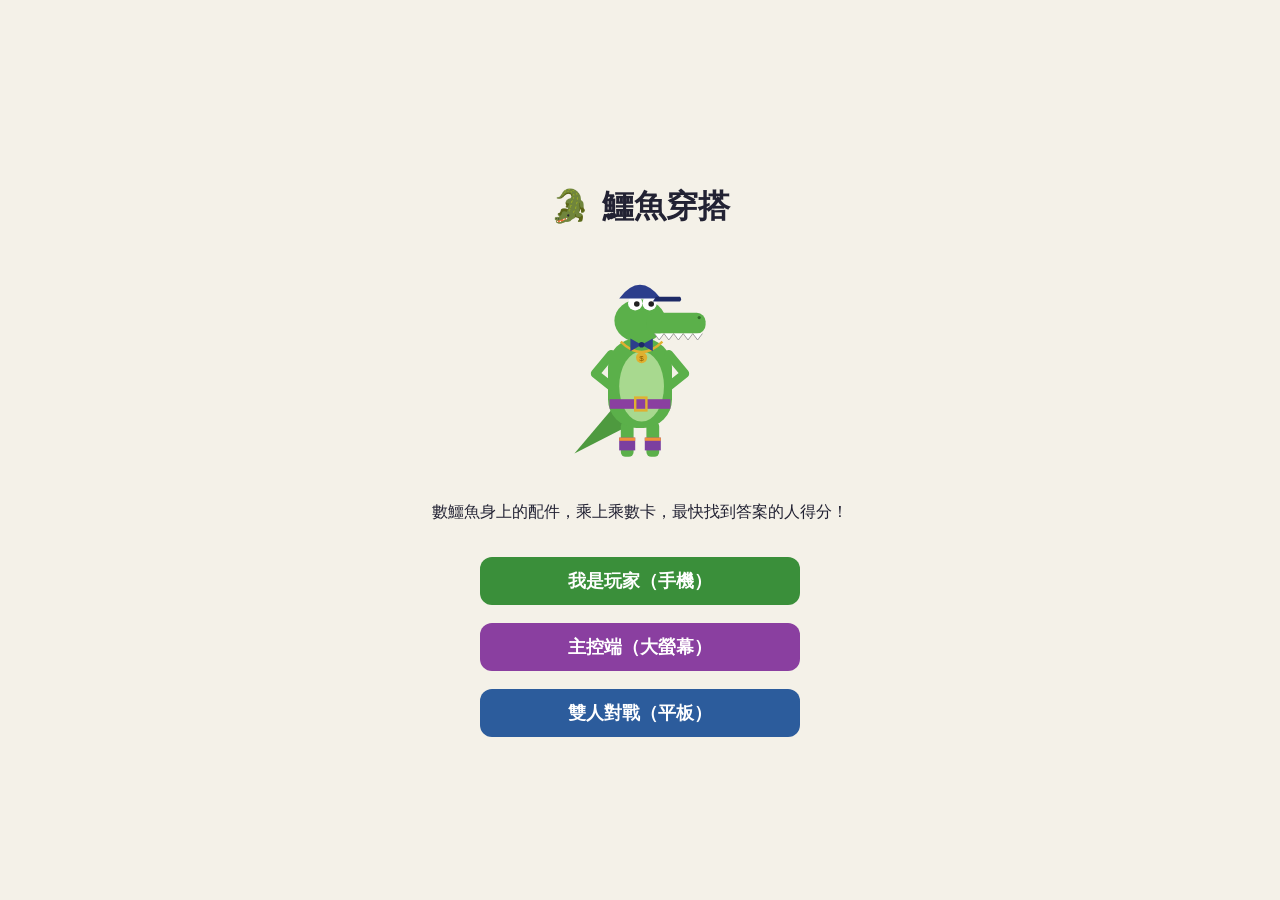
==== index.html @ f19d1157 "鱷魚穿搭：主控端、玩家端、平板雙人對戰 Co-Authored-By: Claude Opus 5.5 <noreply@anthropic.com>" ====
<!doctype html>
<html lang="zh-Hant">
<head>
<meta charset="utf-8">
<meta name="viewport" content="width=device-width, initial-scale=1">
<title>鱷魚穿搭</title>
<link rel="stylesheet" href="style.css?v=1">
<style>
  body { display: flex; flex-direction: column; align-items: center; justify-content: center; min-height: 100vh; gap: 18px; padding: 16px; }
  a.btn { text-decoration: none; width: min(320px, 100%); text-align: center; }
  .croc { width: 160px; height: 200px; }
</style>
</head>
<body>
  <h1>🐊 鱷魚穿搭</h1>
  <div class="croc" id="croc"></div>
  <p>數鱷魚身上的配件，乘上乘數卡，最快找到答案的人得分！</p>
  <a class="btn" href="player.html">我是玩家（手機）</a>
  <a class="btn alt" href="host.html">主控端（大螢幕）</a>
  <a class="btn" style="background:#2c5c9c" href="duel.html">雙人對戰（平板）</a>
<script src="game.js?v=1"></script>
<script>document.getElementById('croc').innerHTML = crocSVG(['cap', 'bowtie', 'necklace', 'belt', 'socks']);</script>
</body>
</html>
---- style.css ----
* { box-sizing: border-box; }
body { margin: 0; font-family: system-ui, "PingFang TC", sans-serif; background: #f4f1e8; color: #223; -webkit-tap-highlight-color: transparent; }
button { font: inherit; cursor: pointer; }
.btn { border: 0; border-radius: 12px; padding: 12px 22px; font-size: 1.1rem; font-weight: 700; background: #3a8f3a; color: #fff; }
.btn.alt { background: #8a3fa0; }
.btn:disabled { opacity: .4; }
.hidden { display: none !important; }
.center { text-align: center; }

/* 數字卡：2×2 四色格，跟實體卡一樣 */
.board { display: grid; grid-template-columns: repeat(5, 1fr); gap: 6px; }
.ncard { aspect-ratio: 1; display: grid; grid-template-columns: 1fr 1fr; border: 3px solid transparent; border-radius: 10px; overflow: hidden; padding: 0; }
.ncard span { display: flex; align-items: center; justify-content: center; color: #fff; font-weight: 800; font-size: clamp(.7rem, 2.6vmin, 1.4rem); }
.ncard span:nth-child(1) { background: #3d9a4a; }
.ncard span:nth-child(2) { background: #e0a526; }
.ncard span:nth-child(3) { background: #2c5c9c; }
.ncard span:nth-child(4) { background: #c2357a; }
.ncard:disabled { cursor: default; }
.ncard.picked { border-color: #222; transform: scale(.94); }
.ncard.wrong { opacity: .35; }
.ncard.right { border-color: #ffd400; box-shadow: 0 0 0 4px #ffd400; }

/* 乘數卡 */
.mcard { display: inline-flex; align-items: center; justify-content: center; background: #3a8f3a; color: #fff; font-weight: 900; border-radius: 14px; aspect-ratio: 1; }
.croc svg { width: 100%; height: 100%; }
.timer { font-variant-numeric: tabular-nums; font-weight: 800; }
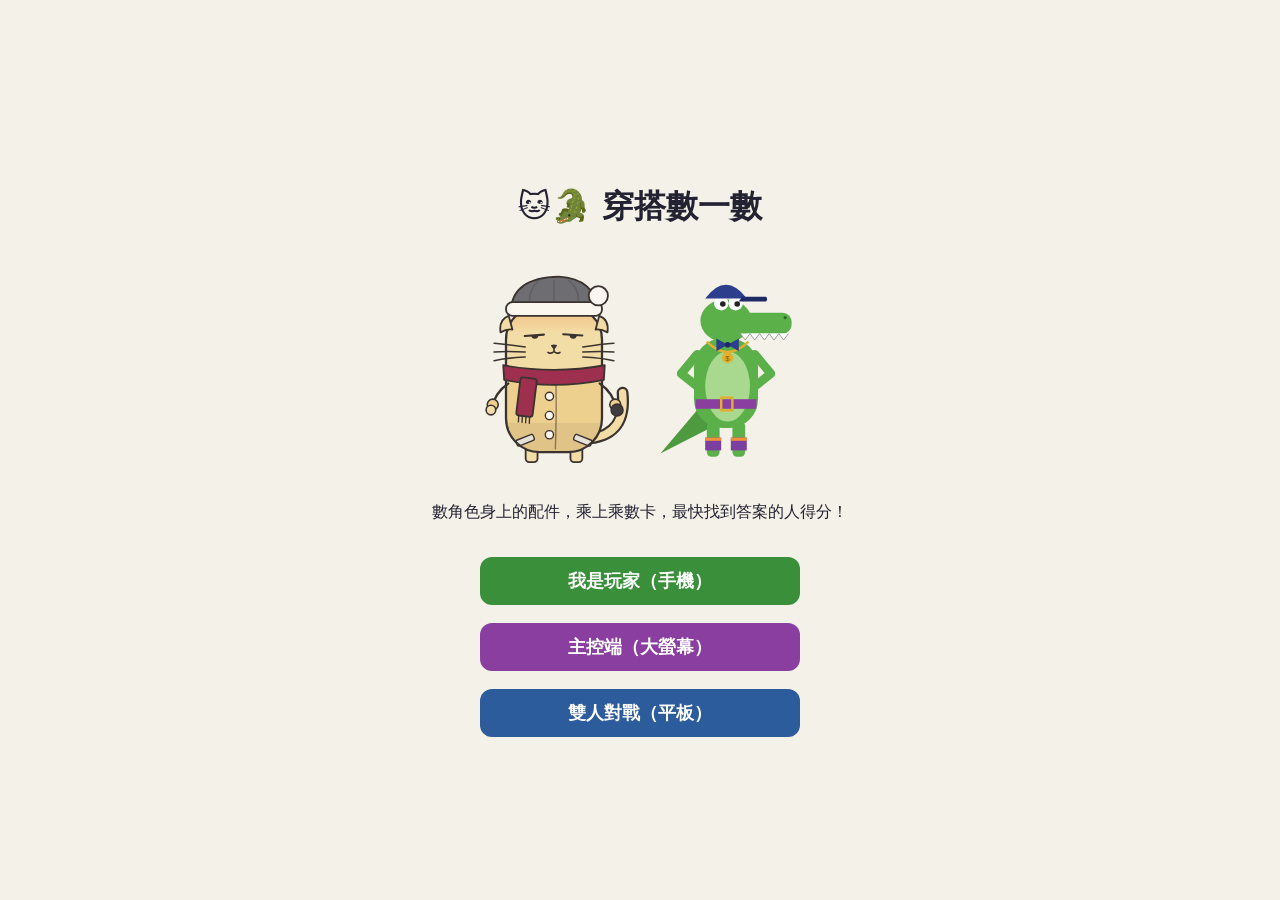
==== commit 4a26a5b9: "加入摺耳貓角色，開局可選貓或鱷魚 Co-Authored-By: Claude Opus 5.5 <noreply@anthropic.com>" ====
--- a/index.html
+++ b/index.html
@@ -3,7 +3,7 @@
 <head>
 <meta charset="utf-8">
 <meta name="viewport" content="width=device-width, initial-scale=1">
-<title>鱷魚穿搭</title>
+<title>穿搭數一數</title>
 <link rel="stylesheet" href="style.css?v=1">
 <style>
   body { display: flex; flex-direction: column; align-items: center; justify-content: center; min-height: 100vh; gap: 18px; padding: 16px; }
@@ -12,13 +12,14 @@
 </style>
 </head>
 <body>
-  <h1>🐊 鱷魚穿搭</h1>
-  <div class="croc" id="croc"></div>
-  <p>數鱷魚身上的配件，乘上乘數卡，最快找到答案的人得分！</p>
+  <h1>🐱🐊 穿搭數一數</h1>
+  <div style="display:flex;gap:12px"><div class="croc" id="cat"></div><div class="croc" id="croc"></div></div>
+  <p>數角色身上的配件，乘上乘數卡，最快找到答案的人得分！</p>
   <a class="btn" href="player.html">我是玩家（手機）</a>
   <a class="btn alt" href="host.html">主控端（大螢幕）</a>
   <a class="btn" style="background:#2c5c9c" href="duel.html">雙人對戰（平板）</a>
-<script src="game.js?v=1"></script>
-<script>document.getElementById('croc').innerHTML = crocSVG(['cap', 'bowtie', 'necklace', 'belt', 'socks']);</script>
+<script src="game.js?v=2"></script>
+<script>document.getElementById('cat').innerHTML = charSVG(['beanie', 'scarf', 'coat', 'mitten'], 'cat');
+document.getElementById('croc').innerHTML = charSVG(['cap', 'bowtie', 'necklace', 'belt', 'socks'], 'croc');</script>
 </body>
 </html>
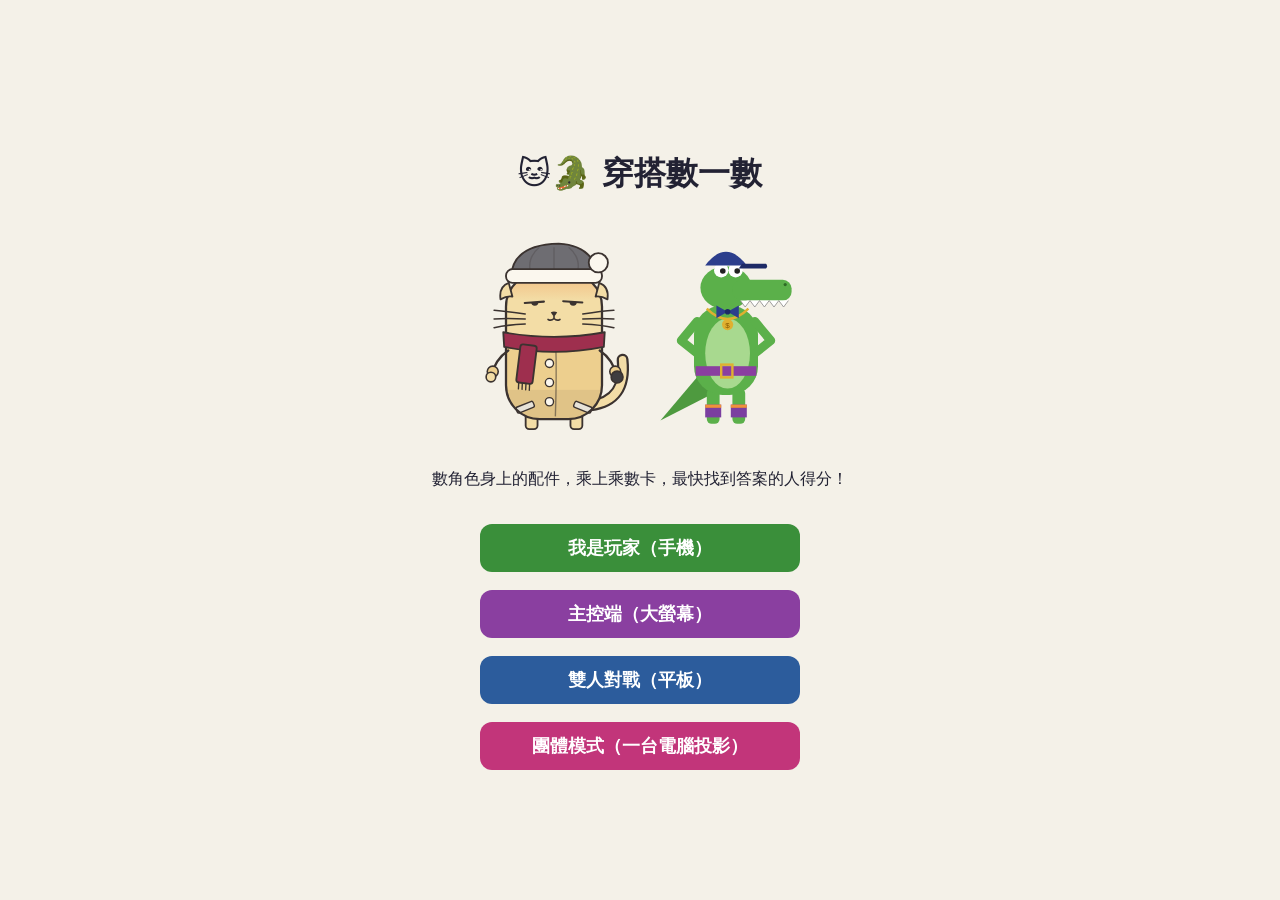
==== commit 45cb0682: "難度設定（長者／兒童／一般預設、只數配件、大字 9 張盤面、不計時）＋一台電腦的團體模式 Co-Authored-By: Claude Opus 5.5 <noreply@anthropic.com>" ====
--- a/index.html
+++ b/index.html
@@ -4,7 +4,7 @@
 <meta charset="utf-8">
 <meta name="viewport" content="width=device-width, initial-scale=1">
 <title>穿搭數一數</title>
-<link rel="stylesheet" href="style.css?v=1">
+<link rel="stylesheet" href="style.css?v=2">
 <style>
   body { display: flex; flex-direction: column; align-items: center; justify-content: center; min-height: 100vh; gap: 18px; padding: 16px; }
   a.btn { text-decoration: none; width: min(320px, 100%); text-align: center; }
@@ -18,7 +18,8 @@
   <a class="btn" href="player.html">我是玩家（手機）</a>
   <a class="btn alt" href="host.html">主控端（大螢幕）</a>
   <a class="btn" style="background:#2c5c9c" href="duel.html">雙人對戰（平板）</a>
-<script src="game.js?v=2"></script>
+  <a class="btn" style="background:#c2357a" href="group.html">團體模式（一台電腦投影）</a>
+<script src="game.js?v=4"></script>
 <script>document.getElementById('cat').innerHTML = charSVG(['beanie', 'scarf', 'coat', 'mitten'], 'cat');
 document.getElementById('croc').innerHTML = charSVG(['cap', 'bowtie', 'necklace', 'belt', 'socks'], 'croc');</script>
 </body>
--- a/style.css
+++ b/style.css
@@ -24,3 +24,17 @@
 .mcard { display: inline-flex; align-items: center; justify-content: center; background: #3a8f3a; color: #fff; font-weight: 900; border-radius: 14px; aspect-ratio: 1; }
 .croc svg { width: 100%; height: 100%; }
 .timer { font-variant-numeric: tabular-nums; font-weight: 800; }
+
+/* 大字盤面：3×3、一張一個數字，給長者或年紀小的孩子 */
+.board.big { grid-template-columns: repeat(3, 1fr); gap: 10px; }
+.board.big .ncard { grid-template-columns: 1fr; border-width: 4px; border-radius: 16px; }
+.board.big .ncard span { font-size: clamp(2rem, 9vmin, 5.5rem); }
+.board.big .ncard:nth-child(4n+2) span { background: #e0a526; }
+.board.big .ncard:nth-child(4n+3) span { background: #2c5c9c; }
+.board.big .ncard:nth-child(4n+4) span { background: #c2357a; }
+
+/* 難度設定表單 */
+.settings { display: flex; flex-direction: column; gap: 10px; align-items: center; background: #fff; padding: 14px; border-radius: 14px; }
+.settings .row { display: flex; gap: 10px; flex-wrap: wrap; justify-content: center; align-items: center; }
+.settings select { font-size: 1rem; padding: 8px; border-radius: 10px; }
+.settings .btn { padding: 8px 16px; font-size: 1rem; }
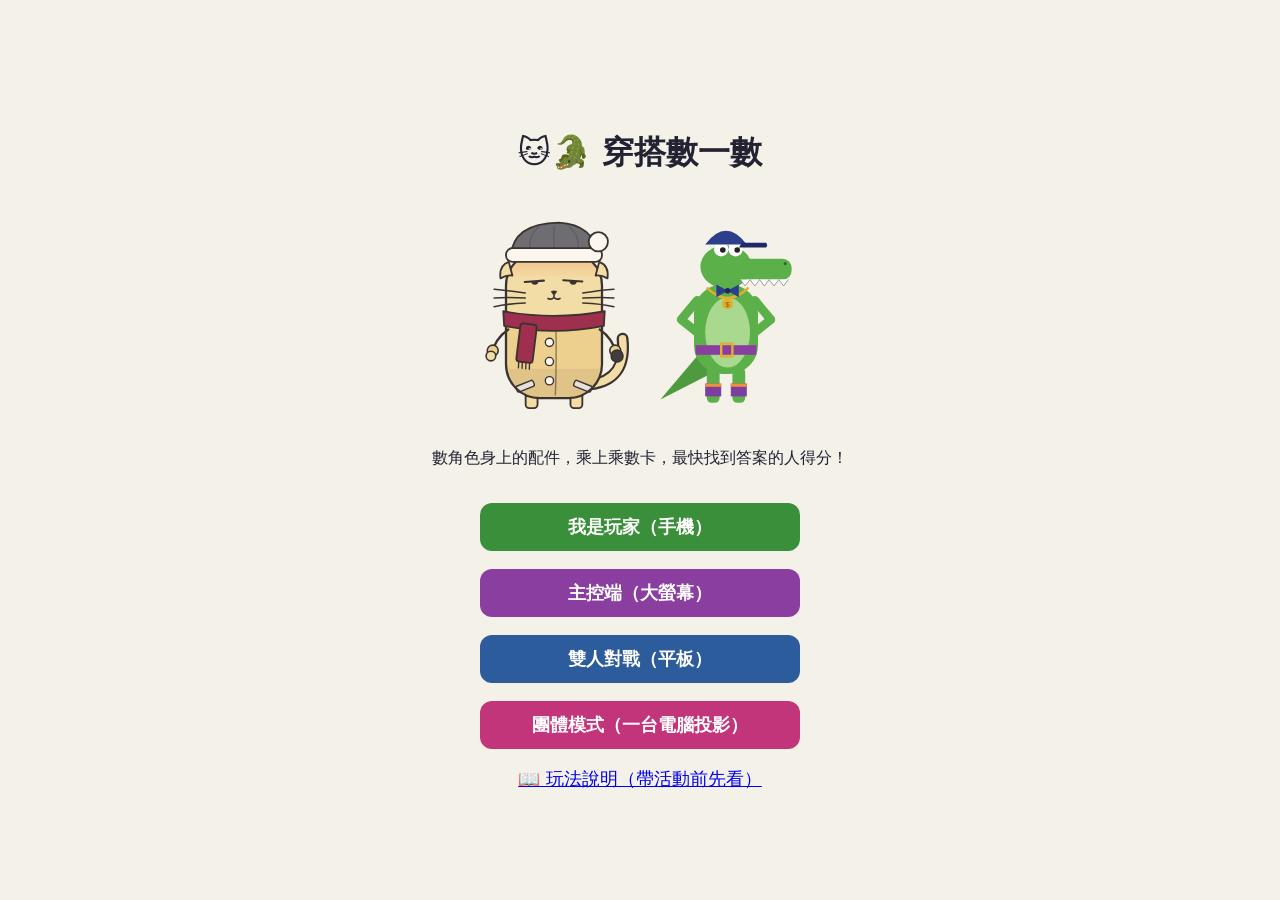
==== commit 82f7cdbb: "加入玩法說明頁（各模式步驟與開場介紹詞） Co-Authored-By: Claude Opus 5.5 <noreply@anthropic.com>" ====
--- a/index.html
+++ b/index.html
@@ -19,6 +19,7 @@
   <a class="btn alt" href="host.html">主控端（大螢幕）</a>
   <a class="btn" style="background:#2c5c9c" href="duel.html">雙人對戰（平板）</a>
   <a class="btn" style="background:#c2357a" href="group.html">團體模式（一台電腦投影）</a>
+  <a href="guide.html" style="font-size:1.1rem">📖 玩法說明（帶活動前先看）</a>
 <script src="game.js?v=4"></script>
 <script>document.getElementById('cat').innerHTML = charSVG(['beanie', 'scarf', 'coat', 'mitten'], 'cat');
 document.getElementById('croc').innerHTML = charSVG(['cap', 'bowtie', 'necklace', 'belt', 'socks'], 'croc');</script>
